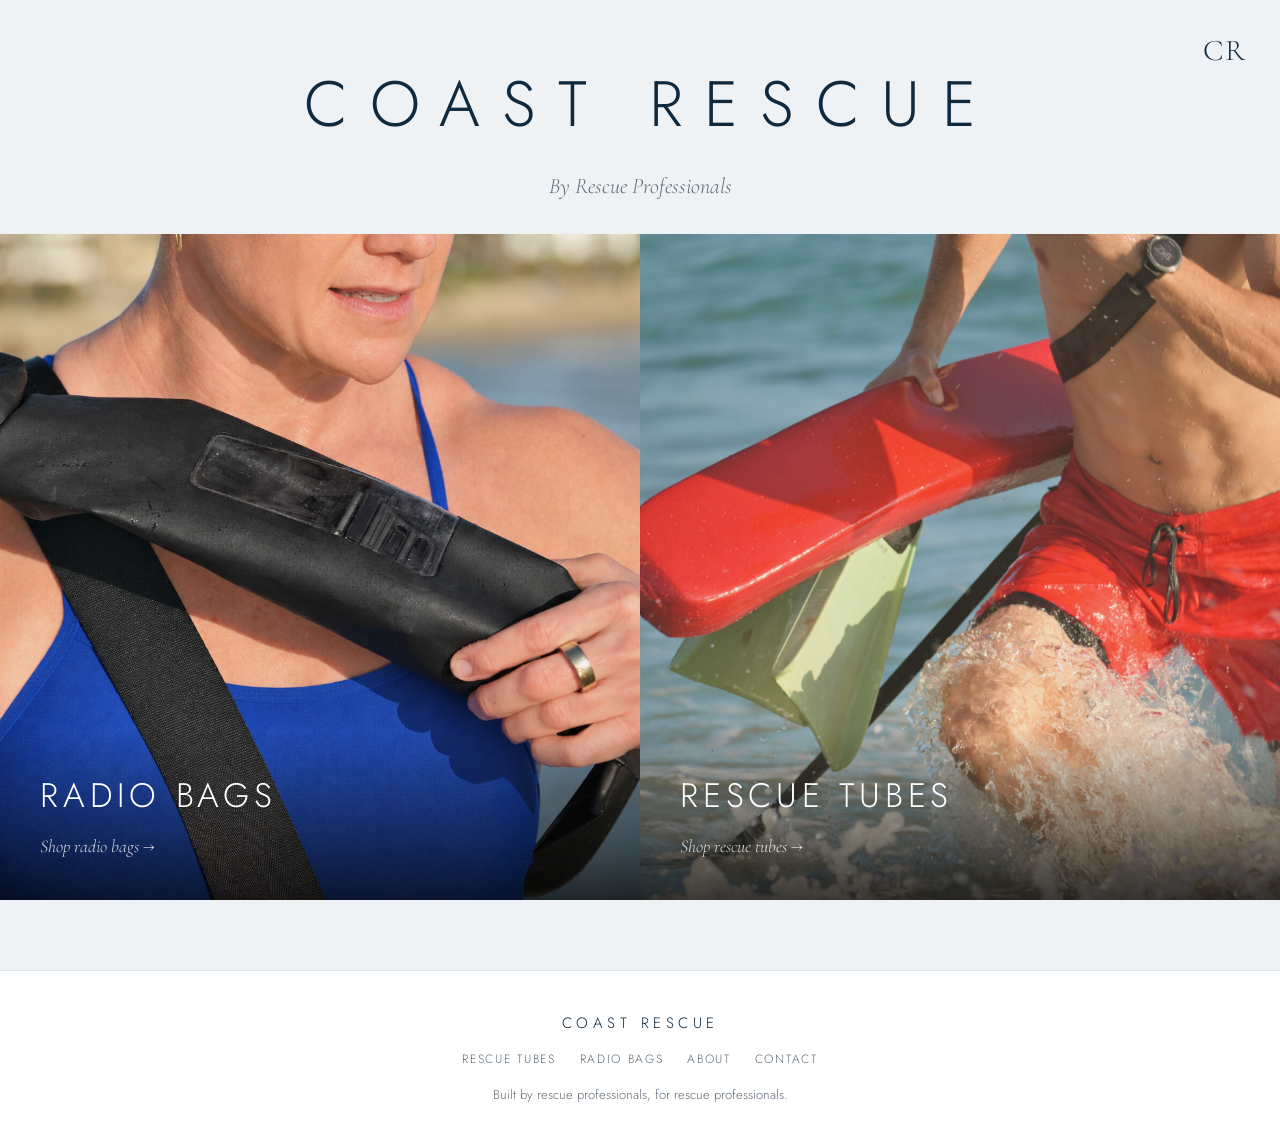
==== index.html @ b26227d2 "Initial commit: Coast Rescue website Static multi-page site — home, rescue tubes, radio bags, about/" ====
<!DOCTYPE html>
<html lang="en">
<head>
<meta charset="UTF-8">
<meta name="viewport" content="width=device-width, initial-scale=1.0">
<title>Coast Rescue — Rescue Tubes & Radio Bags by Rescue Professionals</title>
<meta name="description" content="Coast Rescue builds durable, comfortable, reliable rescue tubes and waterproof radio bags — designed by ocean lifeguards for life in the water.">
<link rel="icon" href="assets/logo.png">
<link rel="preconnect" href="https://fonts.googleapis.com">
<link rel="preconnect" href="https://fonts.gstatic.com" crossorigin>
<link href="https://fonts.googleapis.com/css2?family=Jost:wght@300;400;500&family=Cormorant+Garamond:ital,wght@0,400;0,500;1,400;1,500&display=swap" rel="stylesheet">
<link rel="stylesheet" href="styles.css">
</head>
<body>

<main class="home">
  <div class="home-mono">CR</div>
  <div class="home-top">
    <h1 class="name">COAST RESCUE</h1>
    <div class="tag">By Rescue Professionals</div>
  </div>

  <div class="hero-grid">
    <a class="hero-tile" href="radio-bags.html">
      <img src="assets/hero-radio.png" alt="Lifeguard with a Coast Rescue waterproof radio bag over the shoulder">
      <div class="label">
        <h2>Radio Bags</h2>
        <span class="go">Shop radio bags &rarr;</span>
      </div>
    </a>
    <a class="hero-tile" href="rescue-tubes.html">
      <img src="assets/hero-tube.jpg" alt="Lifeguard running out of the water with a Coast Rescue rescue tube">
      <div class="label">
        <h2>Rescue Tubes</h2>
        <span class="go">Shop rescue tubes &rarr;</span>
      </div>
    </a>
  </div>
</main>

<footer class="site-footer">
  <div class="fname">COAST RESCUE</div>
  <div class="flinks">
    <a href="rescue-tubes.html">Rescue Tubes</a>
    <a href="radio-bags.html">Radio Bags</a>
    <a href="about.html">About</a>
    <a href="about.html#contact">Contact</a>
  </div>
  <div>Built by rescue professionals, for rescue professionals.</div>
</footer>

</body>
</html>
---- styles.css ----
/* ===== Coast Rescue — base styles ===== */
:root{
  --bg:#eef2f5;          /* light coastal gray */
  --surface:#ffffff;
  --surface-2:#f4f7f9;
  --line:#dde4e9;
  --text:#14212c;        /* deep slate */
  --muted:#5d6b77;
  --accent:#e8502e;      /* rescue red-orange */
  --accent-hover:#c73f20;
  --ink:#0f2a3f;         /* ocean navy for wordmark */
  --sans:'Jost', 'Helvetica Neue', Arial, sans-serif;
  --serif:'Cormorant Garamond', Georgia, 'Times New Roman', serif;
  --maxw:1320px;
}

*{box-sizing:border-box;}
html{scroll-behavior:smooth;}
body{
  margin:0;
  background:var(--bg);
  color:var(--text);
  font-family:var(--sans);
  font-weight:300;
  font-size:17px;
  -webkit-font-smoothing:antialiased;
  line-height:1.65;
}
img{display:block;max-width:100%;}
a{color:inherit;text-decoration:none;}

/* ===== Header / nav ===== */
.site-header{
  position:sticky;top:0;z-index:50;
  background:rgba(255,255,255,.88);
  backdrop-filter:blur(10px);
  border-bottom:1px solid var(--line);
}
.nav{
  max-width:var(--maxw);margin:0 auto;
  display:flex;align-items:center;justify-content:space-between;
  padding:18px 24px;gap:16px;
}
.brand{display:flex;flex-direction:column;line-height:1;color:var(--ink);}
.brand .name{
  font-weight:400;font-size:20px;letter-spacing:.32em;
  padding-left:.32em;
}
.brand .tag{
  font-family:var(--serif);font-style:italic;
  color:var(--muted);font-size:14px;letter-spacing:.02em;margin-top:4px;
}
.nav-links{display:flex;gap:30px;align-items:center;}
.nav-links a{
  font-size:13px;letter-spacing:.18em;text-transform:uppercase;
  color:var(--muted);transition:color .2s;
}
.nav-links a:hover,.nav-links a.active{color:var(--text);}
.nav-toggle{display:none;background:none;border:0;color:var(--text);cursor:pointer;padding:6px;font-size:20px;}

/* ===== Home hero ===== */
.home{min-height:100vh;display:flex;flex-direction:column;}
.home-top{text-align:center;padding:52px 24px 30px;}
.home-top .name{
  font-weight:300;font-size:clamp(34px,6vw,64px);
  letter-spacing:.34em;padding-left:.34em;margin:0;color:var(--ink);
}
.home-top .tag{
  font-family:var(--serif);font-style:italic;color:var(--muted);
  font-size:clamp(16px,2.4vw,22px);margin-top:10px;
}
.home-mono{
  position:absolute;top:26px;right:34px;color:var(--ink);
  font-family:var(--serif);font-size:30px;letter-spacing:.04em;
}
.hero-grid{
  flex:1;display:grid;grid-template-columns:1fr 1fr;gap:0;
  min-height:60vh;
}
.hero-tile{
  position:relative;overflow:hidden;display:block;
  min-height:60vh;
}
.hero-tile img{
  width:100%;height:100%;object-fit:cover;
  transition:transform .7s ease, filter .5s ease;
  filter:brightness(.95);
}
.hero-tile:hover img{transform:scale(1.05);filter:brightness(.72);}
.hero-tile .label{
  position:absolute;left:0;right:0;bottom:0;
  padding:38px 40px;color:#fff;
  background:linear-gradient(to top,rgba(0,0,0,.72),rgba(0,0,0,0));
}
.hero-tile .label h2{
  margin:0;font-weight:300;font-size:clamp(22px,3vw,34px);
  letter-spacing:.14em;text-transform:uppercase;color:#fff;
}
.hero-tile .label .go{
  display:inline-flex;align-items:center;gap:10px;margin-top:8px;
  font-family:var(--serif);font-style:italic;color:rgba(255,255,255,.82);
  font-size:18px;transition:color .25s,gap .25s;
}
.hero-tile:hover .label .go{color:#ff8a67;gap:18px;}

/* ===== Page shell ===== */
.page{max-width:var(--maxw);margin:0 auto;padding:82px 24px 48px;}
.page-head{text-align:center;margin-bottom:64px;}
.page-head h1{
  font-weight:300;font-size:clamp(34px,5vw,56px);
  letter-spacing:.14em;text-transform:uppercase;margin:0 0 12px;color:var(--ink);
}
.page-head p{color:var(--muted);font-family:var(--serif);font-style:italic;font-size:23px;margin:0;}
.eyebrow{
  color:var(--accent);font-size:12px;letter-spacing:.3em;
  text-transform:uppercase;margin-bottom:14px;
}

/* ===== Product block ===== */
.product{
  display:grid;grid-template-columns:1fr 1fr;gap:72px;align-items:center;
  padding:72px 0;border-top:1px solid var(--line);
}
.product:first-of-type{border-top:0;}
.product.reverse .product-media{order:2;}
.product-media{
  background:radial-gradient(circle at 50% 38%,#ffffff,#e7edf1 78%);
  border:1px solid var(--line);border-radius:16px;
  padding:48px;min-height:480px;
  box-shadow:0 18px 44px rgba(20,33,44,.08);
  display:flex;align-items:center;justify-content:center;
}
.product-media img{
  max-height:540px;width:auto;object-fit:contain;
  filter:drop-shadow(0 20px 36px rgba(20,33,44,.28));
}
.product-info h2{
  font-weight:300;font-size:clamp(32px,3.6vw,46px);
  letter-spacing:.06em;margin:0 0 8px;color:var(--ink);
}
.product-info .sub{color:var(--muted);margin:0 0 24px;font-size:16px;letter-spacing:.12em;text-transform:uppercase;}
.product-info p{color:#39444f;margin:0 0 20px;font-weight:300;font-size:18px;line-height:1.72;}
.specs{list-style:none;padding:0;margin:0 0 32px;}
.specs li{
  padding:11px 0;border-bottom:1px solid var(--line);
  display:flex;gap:13px;color:#39444f;font-size:17px;
}
.specs li::before{content:"";flex:0 0 7px;height:7px;margin-top:10px;background:var(--accent);border-radius:50%;}
.price{font-size:18px;color:var(--muted);margin:0 0 22px;font-family:var(--serif);font-style:italic;}

/* buttons */
.btn-row{display:flex;flex-wrap:wrap;gap:14px;}
.btn{
  display:inline-flex;align-items:center;gap:10px;
  padding:15px 30px;border-radius:999px;cursor:pointer;
  font-size:13px;letter-spacing:.16em;text-transform:uppercase;
  transition:transform .15s, background .2s, border-color .2s, color .2s, box-shadow .2s;
}
.btn:hover{transform:translateY(-2px);}
.btn-primary{background:var(--accent);color:#fff;box-shadow:0 8px 20px rgba(232,80,46,.28);}
.btn-primary:hover{background:var(--accent-hover);box-shadow:0 10px 24px rgba(232,80,46,.34);}
.btn-outline{background:transparent;color:var(--text);border:1px solid var(--line);}
.btn-outline:hover{border-color:var(--ink);}

/* thumbnail strip (click to swap main image) */
.thumbs{display:flex;gap:12px;margin-top:26px;flex-wrap:wrap;}
.thumb{
  padding:0;margin:0;border:1px solid var(--line);background:#fff;
  border-radius:9px;cursor:pointer;overflow:hidden;line-height:0;
  transition:border-color .2s, transform .15s, box-shadow .2s;
}
.thumb img{width:92px;height:92px;object-fit:cover;display:block;}
.thumb:hover{transform:translateY(-2px);box-shadow:0 8px 18px rgba(20,33,44,.12);}
.thumb.active{border-color:var(--accent);box-shadow:0 0 0 1px var(--accent);}

/* ===== About ===== */
.about-grid{display:grid;grid-template-columns:1fr 1fr;gap:56px;align-items:center;}
.about-grid img{border-radius:14px;width:100%;object-fit:cover;max-height:520px;box-shadow:0 18px 44px rgba(20,33,44,.12);}
.about-copy p{font-size:18px;color:#39444f;font-weight:300;}
.about-copy .sig{font-family:var(--serif);font-style:italic;color:var(--muted);margin-top:18px;}
.contact-card{
  text-align:center;border:1px solid var(--line);border-radius:16px;
  padding:48px 24px;margin-top:64px;background:var(--surface);
  box-shadow:0 18px 44px rgba(20,33,44,.08);
}
.contact-card h2{font-weight:300;letter-spacing:.1em;text-transform:uppercase;margin:0 0 10px;color:var(--ink);}
.contact-card p{color:var(--muted);margin:0 0 22px;}
.contact-card a.email{
  font-family:var(--serif);font-size:24px;color:var(--accent);
  border-bottom:1px solid transparent;transition:border-color .2s;
}
.contact-card a.email:hover{border-color:var(--accent);}

/* ===== Footer ===== */
.site-footer{
  border-top:1px solid var(--line);margin-top:70px;
  background:var(--surface);
  padding:40px 24px;text-align:center;color:var(--muted);font-size:13px;
}
.site-footer .fname{letter-spacing:.3em;color:var(--ink);font-size:15px;}
.site-footer a{color:var(--muted);}
.site-footer a:hover{color:var(--text);}
.site-footer .flinks{margin:14px 0;display:flex;gap:24px;justify-content:center;flex-wrap:wrap;}
.site-footer .flinks a{text-transform:uppercase;letter-spacing:.14em;font-size:12px;}

/* ===== Responsive ===== */
@media(max-width:860px){
  .hero-grid{grid-template-columns:1fr;}
  .hero-tile{min-height:52vh;}
  .product,.about-grid{grid-template-columns:1fr;gap:30px;}
  .product.reverse .product-media{order:0;}
  .home-mono{display:none;}
  .nav-links{
    position:absolute;top:100%;left:0;right:0;
    flex-direction:column;gap:0;
    background:#ffffff;border-bottom:1px solid var(--line);
    max-height:0;overflow:hidden;transition:max-height .3s ease;
  }
  .nav-links.open{max-height:320px;}
  .nav-links a{padding:16px 24px;border-top:1px solid var(--line);width:100%;}
  .nav-toggle{display:block;}
  .nav{flex-wrap:wrap;}
}
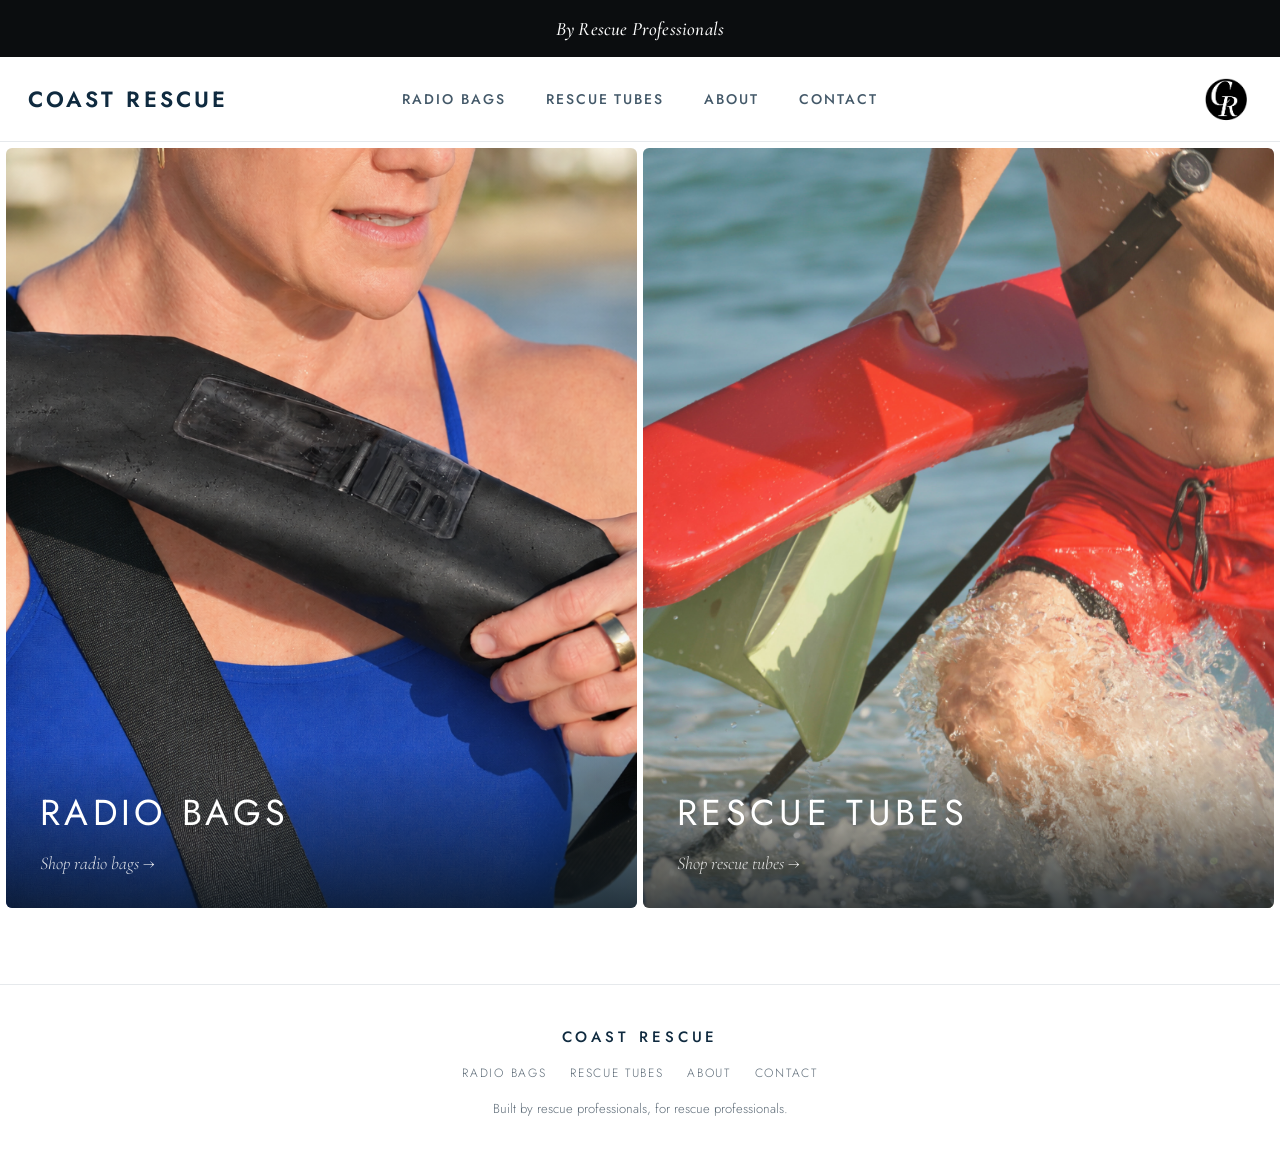
==== commit bd6344e0: "Redesign: simpler multi-page layout per owner feedback - Cleaner 'more basic' design (tagline bar, l" ====
--- a/index.html
+++ b/index.html
@@ -3,48 +3,55 @@
 <head>
 <meta charset="UTF-8">
 <meta name="viewport" content="width=device-width, initial-scale=1.0">
-<title>Coast Rescue — Rescue Tubes & Radio Bags by Rescue Professionals</title>
+<title>Coast Rescue — Rescue Tubes &amp; Radio Bags by Rescue Professionals</title>
 <meta name="description" content="Coast Rescue builds durable, comfortable, reliable rescue tubes and waterproof radio bags — designed by ocean lifeguards for life in the water.">
 <link rel="icon" href="assets/logo.png">
 <link rel="preconnect" href="https://fonts.googleapis.com">
 <link rel="preconnect" href="https://fonts.gstatic.com" crossorigin>
-<link href="https://fonts.googleapis.com/css2?family=Jost:wght@300;400;500&family=Cormorant+Garamond:ital,wght@0,400;0,500;1,400;1,500&display=swap" rel="stylesheet">
+<link href="https://fonts.googleapis.com/css2?family=Jost:wght@300;400;500;600&family=Cormorant+Garamond:ital,wght@0,400;0,500;1,400;1,500&display=swap" rel="stylesheet">
 <link rel="stylesheet" href="styles.css">
 </head>
 <body>
 
-<main class="home">
-  <div class="home-mono">CR</div>
-  <div class="home-top">
-    <h1 class="name">COAST RESCUE</h1>
-    <div class="tag">By Rescue Professionals</div>
-  </div>
+<div class="tagline-bar">By Rescue Professionals</div>
+<header class="site-header">
+  <nav class="nav">
+    <a class="brand" href="index.html">Coast Rescue</a>
+    <button class="nav-toggle" aria-label="Menu" onclick="document.getElementById('navlinks').classList.toggle('open')">&#9776;</button>
+    <div class="nav-links" id="navlinks">
+      <a href="radio-bags.html">Radio Bags</a>
+      <a href="rescue-tubes.html">Rescue Tubes</a>
+      <a href="about.html">About</a>
+      <a href="contact.html">Contact</a>
+    </div>
+    <a class="brand-logo" href="index.html" aria-label="Coast Rescue home"><img src="assets/logo.png" alt="Coast Rescue logo"></a>
+  </nav>
+</header>
 
-  <div class="hero-grid">
-    <a class="hero-tile" href="radio-bags.html">
-      <img src="assets/hero-radio.png" alt="Lifeguard with a Coast Rescue waterproof radio bag over the shoulder">
-      <div class="label">
-        <h2>Radio Bags</h2>
-        <span class="go">Shop radio bags &rarr;</span>
-      </div>
-    </a>
-    <a class="hero-tile" href="rescue-tubes.html">
-      <img src="assets/hero-tube.jpg" alt="Lifeguard running out of the water with a Coast Rescue rescue tube">
-      <div class="label">
-        <h2>Rescue Tubes</h2>
-        <span class="go">Shop rescue tubes &rarr;</span>
-      </div>
-    </a>
-  </div>
+<main class="home-hero">
+  <a class="hero-tile" href="radio-bags.html">
+    <img src="assets/hero-radio.png" alt="Lifeguard with a Coast Rescue waterproof radio bag over the shoulder">
+    <div class="label">
+      <h2>Radio Bags</h2>
+      <span class="go">Shop radio bags &rarr;</span>
+    </div>
+  </a>
+  <a class="hero-tile" href="rescue-tubes.html">
+    <img src="assets/hero-tube.jpg" alt="Lifeguard running out of the water with a Coast Rescue rescue tube">
+    <div class="label">
+      <h2>Rescue Tubes</h2>
+      <span class="go">Shop rescue tubes &rarr;</span>
+    </div>
+  </a>
 </main>
 
 <footer class="site-footer">
-  <div class="fname">COAST RESCUE</div>
+  <div class="fname">Coast Rescue</div>
   <div class="flinks">
+    <a href="radio-bags.html">Radio Bags</a>
     <a href="rescue-tubes.html">Rescue Tubes</a>
-    <a href="radio-bags.html">Radio Bags</a>
     <a href="about.html">About</a>
-    <a href="about.html#contact">Contact</a>
+    <a href="contact.html">Contact</a>
   </div>
   <div>Built by rescue professionals, for rescue professionals.</div>
 </footer>
--- a/styles.css
+++ b/styles.css
@@ -1,203 +1,143 @@
-/* ===== Coast Rescue — base styles ===== */
+/* ===== Coast Rescue — clean / basic ===== */
 :root{
-  --bg:#eef2f5;          /* light coastal gray */
+  --bg:#ffffff;
   --surface:#ffffff;
-  --surface-2:#f4f7f9;
-  --line:#dde4e9;
-  --text:#14212c;        /* deep slate */
+  --panel:#f4f7f9;
+  --line:#e6e9ec;
+  --text:#17242d;
   --muted:#5d6b77;
-  --accent:#e8502e;      /* rescue red-orange */
+  --accent:#e8502e;        /* rescue red-orange */
   --accent-hover:#c73f20;
-  --ink:#0f2a3f;         /* ocean navy for wordmark */
-  --sans:'Jost', 'Helvetica Neue', Arial, sans-serif;
-  --serif:'Cormorant Garamond', Georgia, 'Times New Roman', serif;
-  --maxw:1320px;
+  --ink:#0f2a3f;           /* ocean navy */
+  --sans:'Jost','Helvetica Neue',Arial,sans-serif;
+  --serif:'Cormorant Garamond',Georgia,'Times New Roman',serif;
+  --maxw:1280px;
 }
-
 *{box-sizing:border-box;}
 html{scroll-behavior:smooth;}
-body{
-  margin:0;
-  background:var(--bg);
-  color:var(--text);
-  font-family:var(--sans);
-  font-weight:300;
-  font-size:17px;
-  -webkit-font-smoothing:antialiased;
-  line-height:1.65;
-}
+body{margin:0;background:var(--bg);color:var(--text);
+  font-family:var(--sans);font-weight:300;font-size:17px;line-height:1.65;
+  -webkit-font-smoothing:antialiased;}
 img{display:block;max-width:100%;}
 a{color:inherit;text-decoration:none;}
 
-/* ===== Header / nav ===== */
-.site-header{
-  position:sticky;top:0;z-index:50;
-  background:rgba(255,255,255,.88);
-  backdrop-filter:blur(10px);
-  border-bottom:1px solid var(--line);
-}
-.nav{
-  max-width:var(--maxw);margin:0 auto;
-  display:flex;align-items:center;justify-content:space-between;
-  padding:18px 24px;gap:16px;
-}
-.brand{display:flex;flex-direction:column;line-height:1;color:var(--ink);}
-.brand .name{
-  font-weight:400;font-size:20px;letter-spacing:.32em;
-  padding-left:.32em;
-}
-.brand .tag{
-  font-family:var(--serif);font-style:italic;
-  color:var(--muted);font-size:14px;letter-spacing:.02em;margin-top:4px;
-}
-.nav-links{display:flex;gap:30px;align-items:center;}
-.nav-links a{
-  font-size:13px;letter-spacing:.18em;text-transform:uppercase;
-  color:var(--muted);transition:color .2s;
-}
-.nav-links a:hover,.nav-links a.active{color:var(--text);}
-.nav-toggle{display:none;background:none;border:0;color:var(--text);cursor:pointer;padding:6px;font-size:20px;}
+/* ===== Tagline bar ===== */
+.tagline-bar{
+  background:#0b0d0f;color:#fff;text-align:center;
+  padding:13px 16px;
+  font-family:var(--serif);font-style:italic;font-weight:500;
+  font-size:19px;letter-spacing:.01em;}
 
-/* ===== Home hero ===== */
-.home{min-height:100vh;display:flex;flex-direction:column;}
-.home-top{text-align:center;padding:52px 24px 30px;}
-.home-top .name{
-  font-weight:300;font-size:clamp(34px,6vw,64px);
-  letter-spacing:.34em;padding-left:.34em;margin:0;color:var(--ink);
-}
-.home-top .tag{
-  font-family:var(--serif);font-style:italic;color:var(--muted);
-  font-size:clamp(16px,2.4vw,22px);margin-top:10px;
-}
-.home-mono{
-  position:absolute;top:26px;right:34px;color:var(--ink);
-  font-family:var(--serif);font-size:30px;letter-spacing:.04em;
-}
-.hero-grid{
-  flex:1;display:grid;grid-template-columns:1fr 1fr;gap:0;
-  min-height:60vh;
-}
-.hero-tile{
-  position:relative;overflow:hidden;display:block;
-  min-height:60vh;
-}
-.hero-tile img{
-  width:100%;height:100%;object-fit:cover;
-  transition:transform .7s ease, filter .5s ease;
-  filter:brightness(.95);
-}
-.hero-tile:hover img{transform:scale(1.05);filter:brightness(.72);}
-.hero-tile .label{
-  position:absolute;left:0;right:0;bottom:0;
-  padding:38px 40px;color:#fff;
-  background:linear-gradient(to top,rgba(0,0,0,.72),rgba(0,0,0,0));
-}
-.hero-tile .label h2{
-  margin:0;font-weight:300;font-size:clamp(22px,3vw,34px);
-  letter-spacing:.14em;text-transform:uppercase;color:#fff;
-}
-.hero-tile .label .go{
-  display:inline-flex;align-items:center;gap:10px;margin-top:8px;
-  font-family:var(--serif);font-style:italic;color:rgba(255,255,255,.82);
-  font-size:18px;transition:color .25s,gap .25s;
-}
-.hero-tile:hover .label .go{color:#ff8a67;gap:18px;}
+/* ===== Header ===== */
+.site-header{position:sticky;top:0;z-index:50;
+  background:rgba(255,255,255,.94);backdrop-filter:blur(10px);
+  border-bottom:1px solid var(--line);}
+.nav{max-width:var(--maxw);margin:0 auto;padding:16px 28px;
+  display:grid;grid-template-columns:1fr auto 1fr;align-items:center;gap:20px;}
+.brand{justify-self:start;color:var(--ink);
+  font-family:var(--sans);font-weight:600;font-size:22px;
+  letter-spacing:.14em;text-transform:uppercase;}
+.nav-links{justify-self:center;display:flex;gap:40px;align-items:center;}
+.nav-links a{font-weight:500;font-size:14px;letter-spacing:.14em;
+  text-transform:uppercase;color:var(--ink);opacity:.78;transition:opacity .2s;white-space:nowrap;}
+.nav-links a:hover,.nav-links a.active{opacity:1;color:var(--accent);}
+.brand-logo{justify-self:end;display:block;line-height:0;}
+.brand-logo img{height:52px;width:52px;object-fit:contain;}
+.nav-toggle{display:none;background:none;border:0;color:var(--ink);cursor:pointer;padding:6px;font-size:23px;}
+
+/* ===== Home hero (two images) ===== */
+.home-hero{display:grid;grid-template-columns:1fr 1fr;gap:6px;
+  height:calc(100vh - 128px);min-height:460px;max-height:860px;
+  padding:6px;background:var(--bg);}
+.hero-tile{position:relative;overflow:hidden;display:block;border-radius:6px;}
+.hero-tile img{width:100%;height:100%;object-fit:cover;
+  transition:transform .7s ease, filter .5s ease;filter:brightness(.97);}
+.hero-tile:hover img{transform:scale(1.045);filter:brightness(.8);}
+.hero-tile .label{position:absolute;left:0;right:0;bottom:0;
+  padding:34px 34px 30px;color:#fff;
+  background:linear-gradient(to top,rgba(8,18,26,.74),rgba(8,18,26,0));}
+.hero-tile .label h2{margin:0;font-weight:400;font-size:clamp(24px,3vw,36px);
+  letter-spacing:.12em;text-transform:uppercase;color:#fff;}
+.hero-tile .label .go{display:inline-flex;align-items:center;gap:9px;margin-top:6px;
+  font-family:var(--serif);font-style:italic;font-size:18px;color:rgba(255,255,255,.85);
+  transition:gap .25s,color .25s;}
+.hero-tile:hover .label .go{gap:16px;color:#ffb49f;}
 
 /* ===== Page shell ===== */
-.page{max-width:var(--maxw);margin:0 auto;padding:82px 24px 48px;}
-.page-head{text-align:center;margin-bottom:64px;}
-.page-head h1{
-  font-weight:300;font-size:clamp(34px,5vw,56px);
-  letter-spacing:.14em;text-transform:uppercase;margin:0 0 12px;color:var(--ink);
-}
-.page-head p{color:var(--muted);font-family:var(--serif);font-style:italic;font-size:23px;margin:0;}
-.eyebrow{
-  color:var(--accent);font-size:12px;letter-spacing:.3em;
-  text-transform:uppercase;margin-bottom:14px;
-}
+.page{max-width:var(--maxw);margin:0 auto;padding:76px 28px 40px;}
+.page-head{text-align:center;margin-bottom:58px;}
+.page-head h1{font-weight:600;font-size:clamp(34px,5vw,54px);
+  letter-spacing:.12em;text-transform:uppercase;margin:0 0 12px;color:var(--ink);}
+.page-head p{color:var(--muted);font-family:var(--serif);font-style:italic;
+  font-size:22px;margin:0;}
 
 /* ===== Product block ===== */
-.product{
-  display:grid;grid-template-columns:1fr 1fr;gap:72px;align-items:center;
-  padding:72px 0;border-top:1px solid var(--line);
-}
-.product:first-of-type{border-top:0;}
-.product.reverse .product-media{order:2;}
-.product-media{
-  background:radial-gradient(circle at 50% 38%,#ffffff,#e7edf1 78%);
-  border:1px solid var(--line);border-radius:16px;
-  padding:48px;min-height:480px;
-  box-shadow:0 18px 44px rgba(20,33,44,.08);
-  display:flex;align-items:center;justify-content:center;
-}
-.product-media img{
-  max-height:540px;width:auto;object-fit:contain;
-  filter:drop-shadow(0 20px 36px rgba(20,33,44,.28));
-}
-.product-info h2{
-  font-weight:300;font-size:clamp(32px,3.6vw,46px);
-  letter-spacing:.06em;margin:0 0 8px;color:var(--ink);
-}
-.product-info .sub{color:var(--muted);margin:0 0 24px;font-size:16px;letter-spacing:.12em;text-transform:uppercase;}
-.product-info p{color:#39444f;margin:0 0 20px;font-weight:300;font-size:18px;line-height:1.72;}
-.specs{list-style:none;padding:0;margin:0 0 32px;}
-.specs li{
-  padding:11px 0;border-bottom:1px solid var(--line);
-  display:flex;gap:13px;color:#39444f;font-size:17px;
-}
-.specs li::before{content:"";flex:0 0 7px;height:7px;margin-top:10px;background:var(--accent);border-radius:50%;}
-.price{font-size:18px;color:var(--muted);margin:0 0 22px;font-family:var(--serif);font-style:italic;}
+.product{display:grid;grid-template-columns:1fr 1fr;gap:66px;align-items:start;
+  padding:66px 0;border-top:1px solid var(--line);}
+.product:first-of-type{border-top:0;padding-top:8px;}
+.product.reverse .product-gallery{order:2;}
+.product-gallery{display:flex;flex-direction:column;}
+.product-gallery .thumbs{justify-content:center;margin-top:20px;}
+.product-media{background:radial-gradient(circle at 50% 38%,#ffffff,#eef2f4 80%);
+  border:1px solid var(--line);border-radius:16px;padding:46px;min-height:460px;
+  box-shadow:0 16px 40px rgba(15,42,63,.07);
+  display:flex;align-items:center;justify-content:center;}
+.product-media img{max-height:520px;width:auto;object-fit:contain;
+  filter:drop-shadow(0 18px 32px rgba(15,42,63,.24));}
+.eyebrow{color:var(--accent);font-size:12px;letter-spacing:.28em;
+  text-transform:uppercase;margin-bottom:12px;font-weight:500;}
+.product-info h2{font-weight:300;font-size:clamp(30px,3.4vw,44px);
+  letter-spacing:.05em;margin:0 0 8px;color:var(--ink);}
+.product-info .sub{color:var(--muted);margin:0 0 22px;font-size:15px;
+  letter-spacing:.12em;text-transform:uppercase;}
+.product-info p{color:#39444f;margin:0 0 20px;font-size:17px;line-height:1.7;}
+.specs{list-style:none;padding:0;margin:0 0 30px;}
+.specs li{padding:11px 0;border-bottom:1px solid var(--line);
+  display:flex;gap:13px;color:#39444f;font-size:16px;}
+.specs li::before{content:"";flex:0 0 7px;height:7px;margin-top:9px;background:var(--accent);border-radius:50%;}
+.price{font-size:17px;color:var(--muted);margin:0 0 22px;font-family:var(--serif);font-style:italic;}
 
 /* buttons */
-.btn-row{display:flex;flex-wrap:wrap;gap:14px;}
-.btn{
-  display:inline-flex;align-items:center;gap:10px;
-  padding:15px 30px;border-radius:999px;cursor:pointer;
-  font-size:13px;letter-spacing:.16em;text-transform:uppercase;
-  transition:transform .15s, background .2s, border-color .2s, color .2s, box-shadow .2s;
-}
+.btn-row{display:flex;flex-wrap:wrap;gap:13px;}
+.btn{display:inline-flex;align-items:center;gap:10px;padding:15px 30px;border-radius:999px;
+  cursor:pointer;font-size:13px;letter-spacing:.16em;text-transform:uppercase;font-weight:500;
+  transition:transform .15s, background .2s, border-color .2s, color .2s, box-shadow .2s;}
 .btn:hover{transform:translateY(-2px);}
-.btn-primary{background:var(--accent);color:#fff;box-shadow:0 8px 20px rgba(232,80,46,.28);}
-.btn-primary:hover{background:var(--accent-hover);box-shadow:0 10px 24px rgba(232,80,46,.34);}
-.btn-outline{background:transparent;color:var(--text);border:1px solid var(--line);}
+.btn-primary{background:var(--accent);color:#fff;box-shadow:0 8px 20px rgba(232,80,46,.26);}
+.btn-primary:hover{background:var(--accent-hover);}
+.btn-outline{background:transparent;color:var(--ink);border:1px solid var(--line);}
 .btn-outline:hover{border-color:var(--ink);}
 
-/* thumbnail strip (click to swap main image) */
-.thumbs{display:flex;gap:12px;margin-top:26px;flex-wrap:wrap;}
-.thumb{
-  padding:0;margin:0;border:1px solid var(--line);background:#fff;
-  border-radius:9px;cursor:pointer;overflow:hidden;line-height:0;
-  transition:border-color .2s, transform .15s, box-shadow .2s;
-}
-.thumb img{width:92px;height:92px;object-fit:cover;display:block;}
-.thumb:hover{transform:translateY(-2px);box-shadow:0 8px 18px rgba(20,33,44,.12);}
+/* thumbnails */
+.thumbs{display:flex;gap:11px;margin-top:26px;flex-wrap:wrap;}
+.thumb{padding:0;margin:0;border:1px solid var(--line);background:#fff;border-radius:9px;
+  cursor:pointer;overflow:hidden;line-height:0;
+  transition:border-color .2s, transform .15s, box-shadow .2s;}
+.thumb img{width:84px;height:84px;object-fit:cover;display:block;}
+.thumb:hover{transform:translateY(-2px);box-shadow:0 8px 18px rgba(15,42,63,.12);}
 .thumb.active{border-color:var(--accent);box-shadow:0 0 0 1px var(--accent);}
 
 /* ===== About ===== */
-.about-grid{display:grid;grid-template-columns:1fr 1fr;gap:56px;align-items:center;}
-.about-grid img{border-radius:14px;width:100%;object-fit:cover;max-height:520px;box-shadow:0 18px 44px rgba(20,33,44,.12);}
-.about-copy p{font-size:18px;color:#39444f;font-weight:300;}
+.about-grid{display:grid;grid-template-columns:1fr 1fr;gap:54px;align-items:center;}
+.about-grid img{border-radius:14px;width:100%;object-fit:cover;max-height:520px;
+  box-shadow:0 16px 40px rgba(15,42,63,.12);}
+.about-copy p{font-size:18px;color:#39444f;}
 .about-copy .sig{font-family:var(--serif);font-style:italic;color:var(--muted);margin-top:18px;}
-.contact-card{
-  text-align:center;border:1px solid var(--line);border-radius:16px;
-  padding:48px 24px;margin-top:64px;background:var(--surface);
-  box-shadow:0 18px 44px rgba(20,33,44,.08);
-}
-.contact-card h2{font-weight:300;letter-spacing:.1em;text-transform:uppercase;margin:0 0 10px;color:var(--ink);}
-.contact-card p{color:var(--muted);margin:0 0 22px;}
-.contact-card a.email{
-  font-family:var(--serif);font-size:24px;color:var(--accent);
-  border-bottom:1px solid transparent;transition:border-color .2s;
-}
+
+/* ===== Contact ===== */
+.contact-wrap{max-width:720px;margin:0 auto;text-align:center;}
+.contact-card{border:1px solid var(--line);border-radius:16px;
+  padding:56px 28px;background:var(--panel);}
+.contact-card p{color:var(--muted);margin:0 0 24px;font-size:18px;}
+.contact-card a.email{font-family:var(--serif);font-size:clamp(24px,4vw,34px);
+  color:var(--accent);border-bottom:1px solid transparent;transition:border-color .2s;}
 .contact-card a.email:hover{border-color:var(--accent);}
 
 /* ===== Footer ===== */
-.site-footer{
-  border-top:1px solid var(--line);margin-top:70px;
-  background:var(--surface);
-  padding:40px 24px;text-align:center;color:var(--muted);font-size:13px;
-}
-.site-footer .fname{letter-spacing:.3em;color:var(--ink);font-size:15px;}
+.site-footer{border-top:1px solid var(--line);margin-top:70px;background:var(--surface);
+  padding:40px 28px;text-align:center;color:var(--muted);font-size:13px;}
+.site-footer .fname{letter-spacing:.26em;color:var(--ink);font-size:15px;
+  text-transform:uppercase;font-weight:500;}
 .site-footer a{color:var(--muted);}
 .site-footer a:hover{color:var(--text);}
 .site-footer .flinks{margin:14px 0;display:flex;gap:24px;justify-content:center;flex-wrap:wrap;}
@@ -205,19 +145,17 @@
 
 /* ===== Responsive ===== */
 @media(max-width:860px){
-  .hero-grid{grid-template-columns:1fr;}
-  .hero-tile{min-height:52vh;}
-  .product,.about-grid{grid-template-columns:1fr;gap:30px;}
-  .product.reverse .product-media{order:0;}
-  .home-mono{display:none;}
-  .nav-links{
-    position:absolute;top:100%;left:0;right:0;
-    flex-direction:column;gap:0;
-    background:#ffffff;border-bottom:1px solid var(--line);
-    max-height:0;overflow:hidden;transition:max-height .3s ease;
-  }
-  .nav-links.open{max-height:320px;}
-  .nav-links a{padding:16px 24px;border-top:1px solid var(--line);width:100%;}
-  .nav-toggle{display:block;}
-  .nav{flex-wrap:wrap;}
+  .nav{grid-template-columns:auto 1fr auto;}
+  .brand{font-size:19px;}
+  .brand-logo img{height:42px;width:42px;}
+  .home-hero{grid-template-columns:1fr;height:auto;max-height:none;}
+  .hero-tile{height:52vh;min-height:300px;}
+  .product,.about-grid{grid-template-columns:1fr;gap:28px;}
+  .product.reverse .product-gallery{order:0;}
+  .nav-links{position:absolute;top:100%;left:0;right:0;flex-direction:column;gap:0;
+    background:#fff;border-bottom:1px solid var(--line);
+    max-height:0;overflow:hidden;transition:max-height .3s ease;justify-self:stretch;}
+  .nav-links.open{max-height:340px;}
+  .nav-links a{padding:16px 28px;border-top:1px solid var(--line);width:100%;}
+  .nav-toggle{display:block;justify-self:center;}
 }
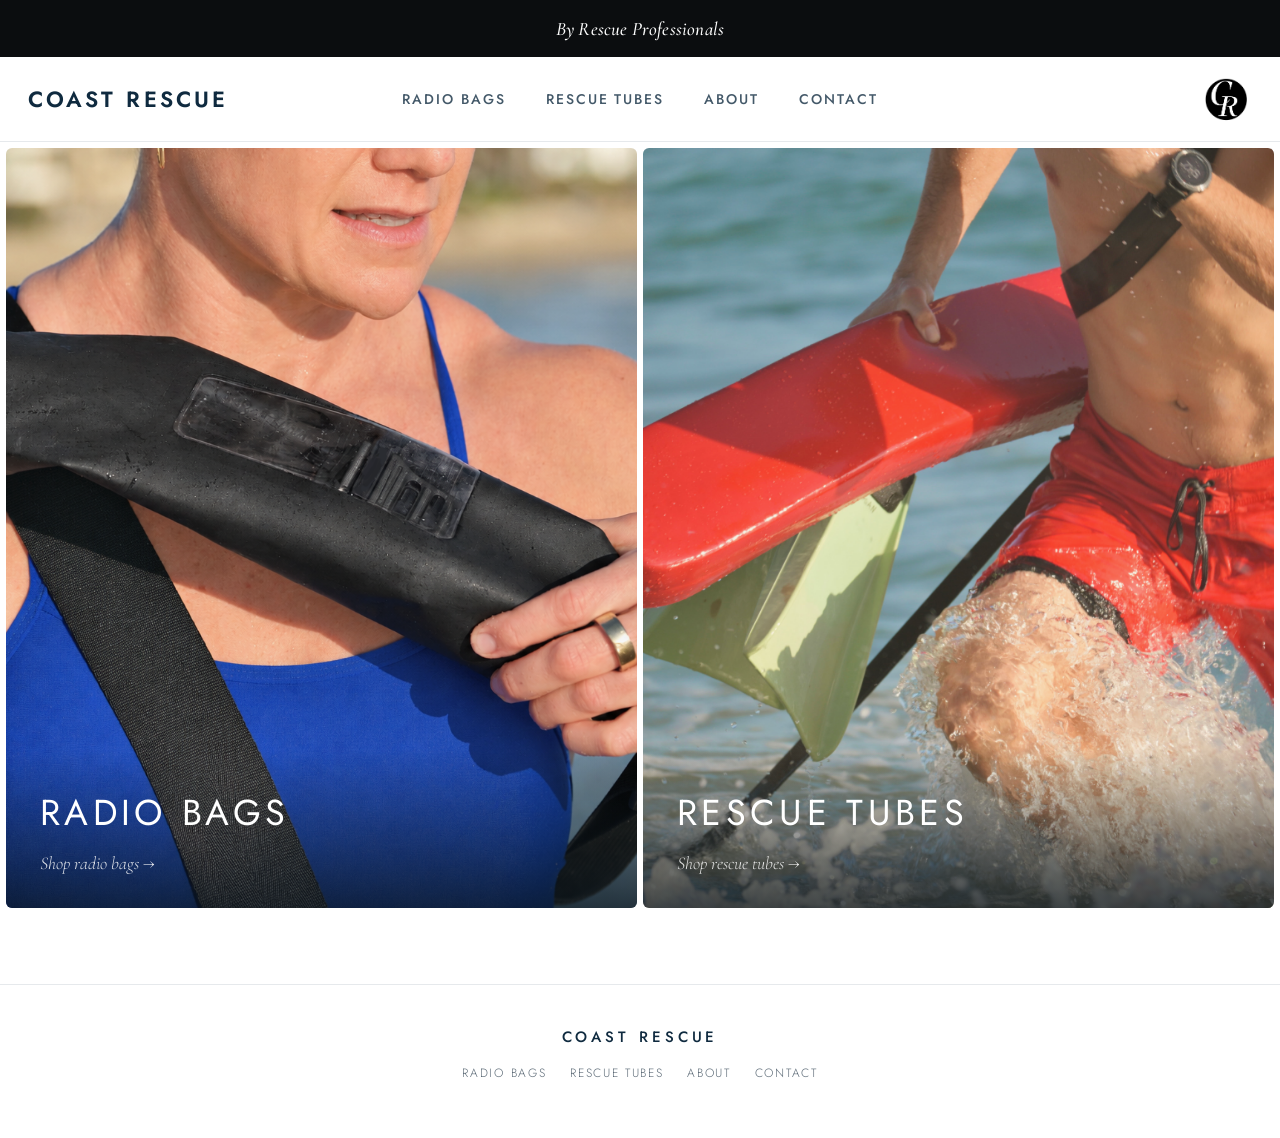
==== commit 4b4e3515: "Radio bags collection + model pages, contact bg, tube photo & copy tweaks - Radio Bags is now a mode" ====
--- a/index.html
+++ b/index.html
@@ -53,7 +53,6 @@
     <a href="about.html">About</a>
     <a href="contact.html">Contact</a>
   </div>
-  <div>Built by rescue professionals, for rescue professionals.</div>
 </footer>
 
 </body>
--- a/styles.css
+++ b/styles.css
@@ -96,6 +96,41 @@
   display:flex;gap:13px;color:#39444f;font-size:16px;}
 .specs li::before{content:"";flex:0 0 7px;height:7px;margin-top:9px;background:var(--accent);border-radius:50%;}
 .price{font-size:17px;color:var(--muted);margin:0 0 22px;font-family:var(--serif);font-style:italic;}
+.note{font-size:16px;color:#39444f;margin:0 0 22px;line-height:1.6;}
+.note a{color:var(--accent);border-bottom:1px solid transparent;transition:border-color .2s;}
+.note a:hover{border-bottom-color:var(--accent);}
+.note-strong{font-weight:600;color:var(--ink);font-style:normal;}
+
+/* ===== Taller media for single-model product pages ===== */
+.product.tall .product-media{min-height:560px;padding:30px;}
+.product.tall .product-media img{max-height:620px;}
+
+/* ===== Breadcrumb ===== */
+.crumb{margin:-52px 0 34px;}
+.crumb a{font-size:13px;letter-spacing:.1em;text-transform:uppercase;color:var(--muted);
+  transition:color .2s;}
+.crumb a:hover{color:var(--accent);}
+
+/* ===== Model collection grid ===== */
+.model-grid{display:grid;grid-template-columns:1fr 1fr;gap:34px;
+  max-width:920px;margin:0 auto;}
+.model-card{display:block;border:1px solid var(--line);border-radius:18px;overflow:hidden;
+  background:#fff;box-shadow:0 10px 30px rgba(15,42,63,.06);
+  transition:transform .2s, box-shadow .2s;}
+.model-card:hover{transform:translateY(-5px);box-shadow:0 24px 50px rgba(15,42,63,.14);}
+.model-media{background:radial-gradient(circle at 50% 38%,#ffffff,#eef2f4 80%);
+  display:flex;align-items:center;justify-content:center;padding:30px;height:440px;}
+.model-media img{max-height:400px;width:auto;object-fit:contain;
+  filter:drop-shadow(0 16px 30px rgba(15,42,63,.22));
+  transition:transform .35s ease;}
+.model-card:hover .model-media img{transform:scale(1.04);}
+.model-caption{padding:24px 26px 30px;text-align:center;border-top:1px solid var(--line);}
+.model-caption .eyebrow{margin-bottom:8px;}
+.model-caption h2{margin:0 0 8px;font-weight:400;font-size:26px;letter-spacing:.06em;
+  text-transform:uppercase;color:var(--ink);}
+.model-caption .go{font-family:var(--serif);font-style:italic;font-size:18px;color:var(--accent);
+  display:inline-flex;align-items:center;gap:8px;transition:gap .25s;}
+.model-card:hover .model-caption .go{gap:14px;}
 
 /* buttons */
 .btn-row{display:flex;flex-wrap:wrap;gap:13px;}
@@ -125,9 +160,19 @@
 .about-copy .sig{font-family:var(--serif);font-style:italic;color:var(--muted);margin-top:18px;}
 
 /* ===== Contact ===== */
+.contact-hero{position:relative;min-height:calc(100vh - 128px);
+  display:flex;align-items:center;justify-content:center;padding:76px 28px;
+  background:url('assets/contact-bg.jpg') center 30%/cover no-repeat;}
+.contact-overlay{position:absolute;inset:0;
+  background:linear-gradient(to bottom,rgba(8,18,26,.4),rgba(8,18,26,.62));}
+.contact-inner{position:relative;z-index:1;width:100%;max-width:720px;}
+.contact-hero .page-head{margin-bottom:34px;}
+.contact-hero .page-head h1{color:#fff;}
+.contact-hero .page-head p{color:rgba(255,255,255,.92);}
 .contact-wrap{max-width:720px;margin:0 auto;text-align:center;}
-.contact-card{border:1px solid var(--line);border-radius:16px;
-  padding:56px 28px;background:var(--panel);}
+.contact-card{border:1px solid rgba(255,255,255,.4);border-radius:16px;
+  padding:56px 28px;background:rgba(255,255,255,.96);
+  box-shadow:0 24px 60px rgba(0,0,0,.35);}
 .contact-card p{color:var(--muted);margin:0 0 24px;font-size:18px;}
 .contact-card a.email{font-family:var(--serif);font-size:clamp(24px,4vw,34px);
   color:var(--accent);border-bottom:1px solid transparent;transition:border-color .2s;}
@@ -152,6 +197,9 @@
   .hero-tile{height:52vh;min-height:300px;}
   .product,.about-grid{grid-template-columns:1fr;gap:28px;}
   .product.reverse .product-gallery{order:0;}
+  .model-grid{grid-template-columns:1fr;gap:24px;max-width:460px;}
+  .model-media{height:380px;}
+  .crumb{margin:-40px 0 26px;}
   .nav-links{position:absolute;top:100%;left:0;right:0;flex-direction:column;gap:0;
     background:#fff;border-bottom:1px solid var(--line);
     max-height:0;overflow:hidden;transition:max-height .3s ease;justify-self:stretch;}
